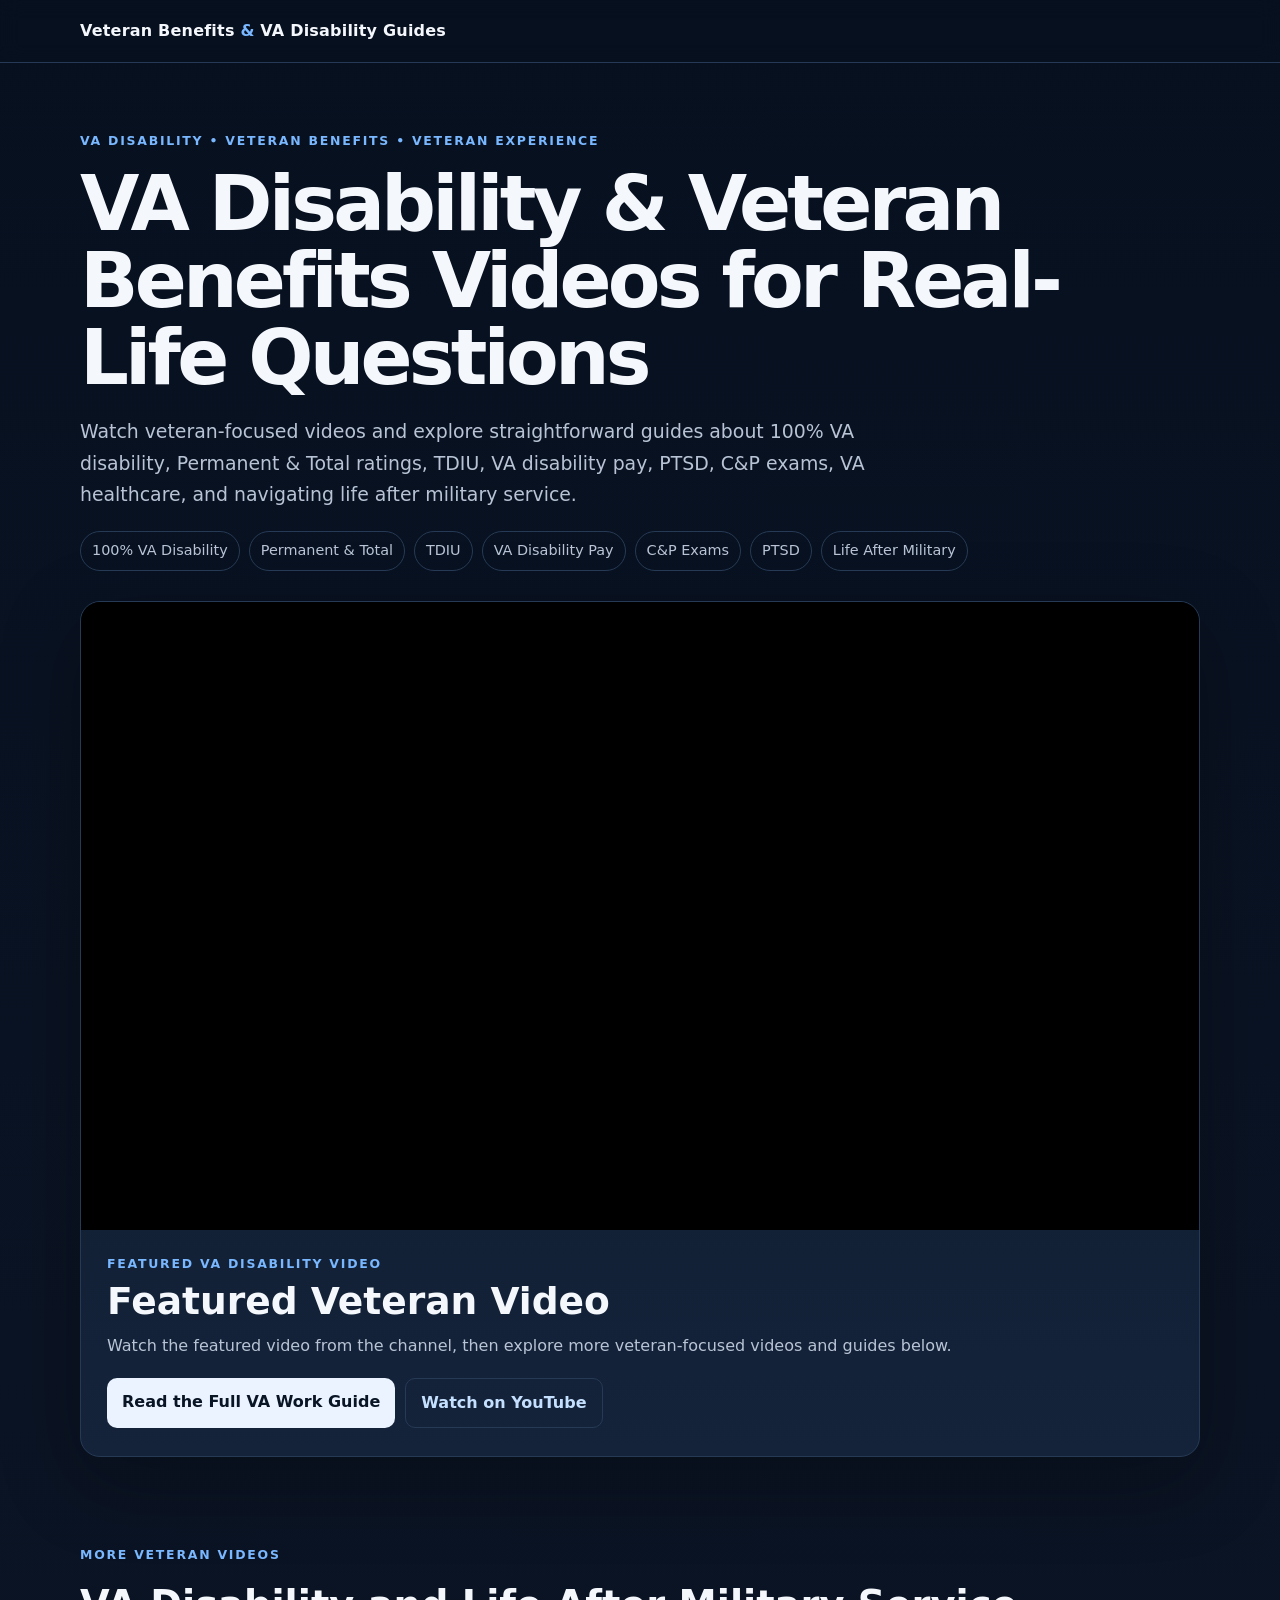
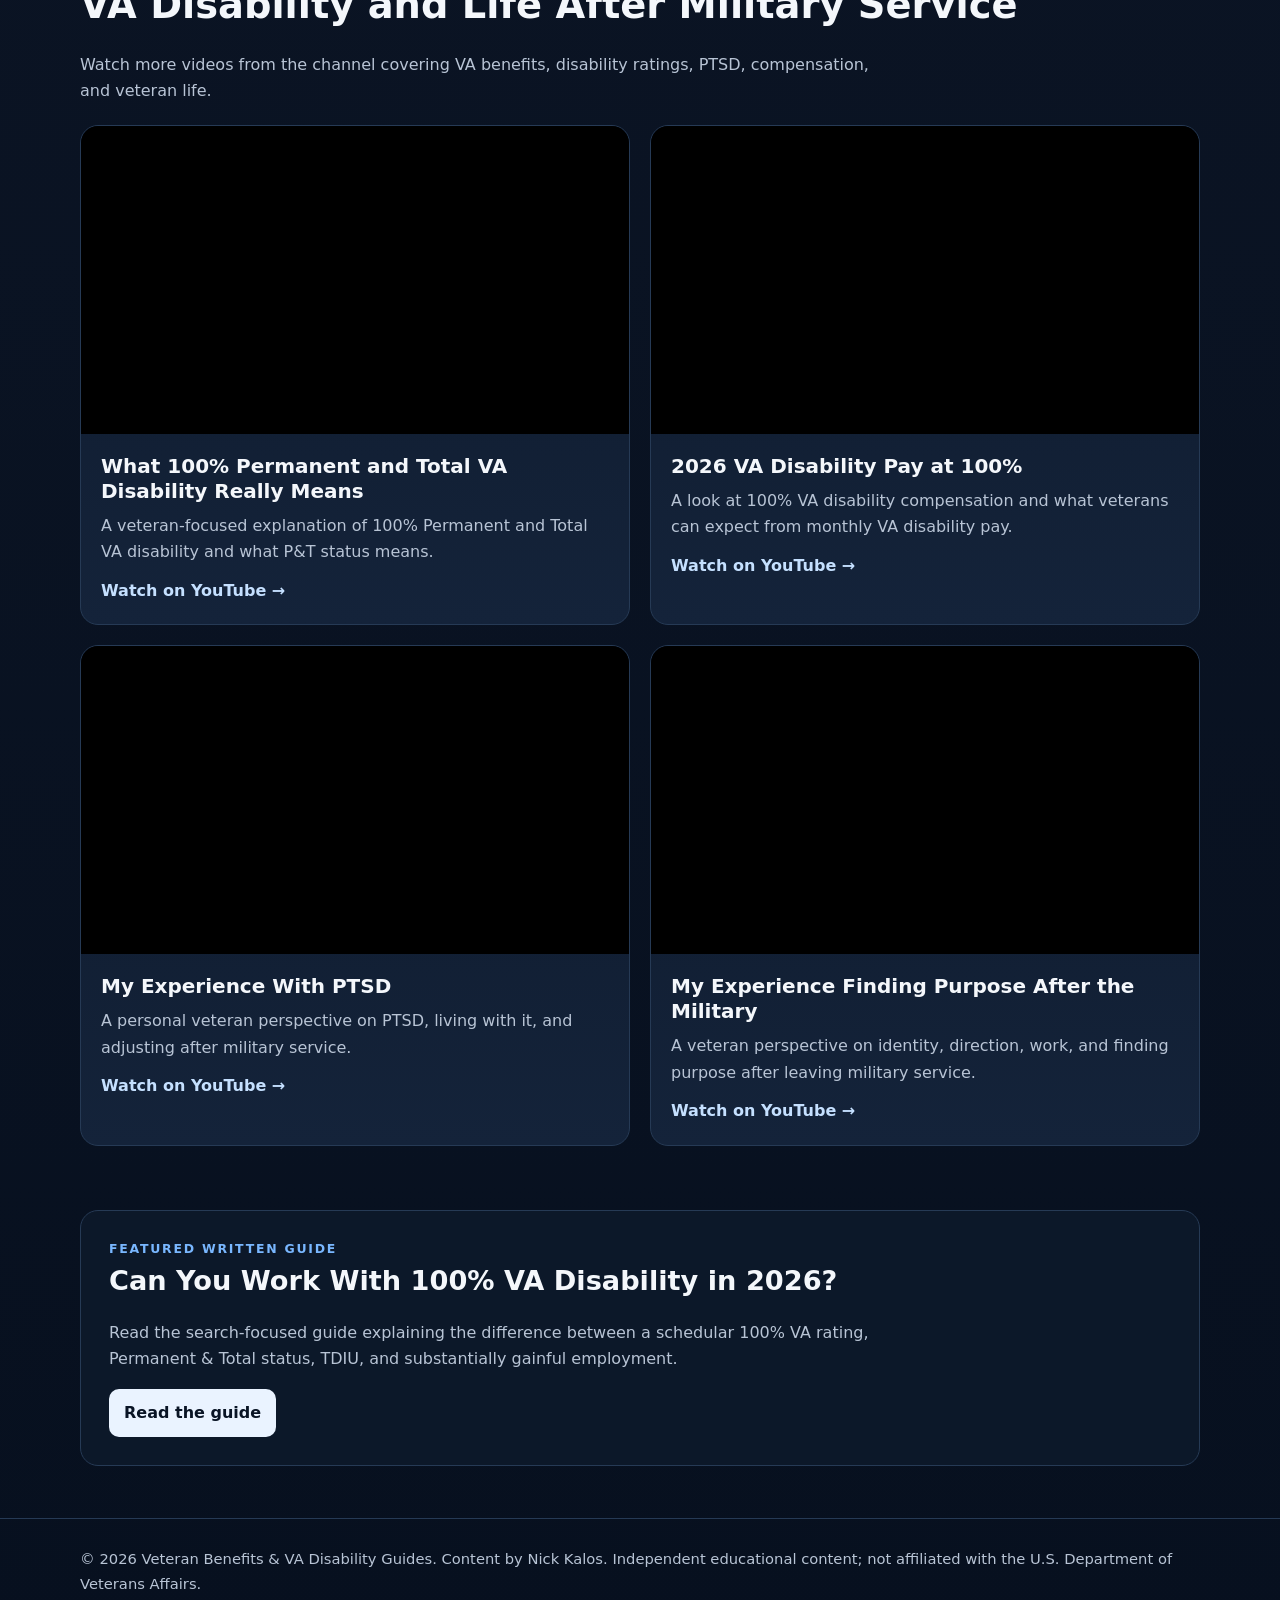
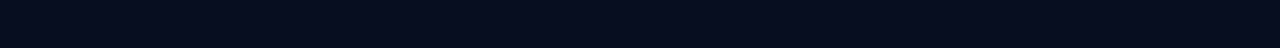
==== index.html @ 0f34e2ea "Add SEO homepage with YouTube videos" ====
<!doctype html>
<html lang="en-US">
<head>
  <meta charset="utf-8">
  <meta name="viewport" content="width=device-width, initial-scale=1">
  <title>VA Disability & Veteran Benefits Videos and Guides | 2026 Resources</title>
  <meta name="description" content="Watch veteran-focused videos and read guides about VA disability, 100% VA ratings, TDIU, C&P exams, PTSD, VA healthcare, and life after military service.">
  <meta name="robots" content="index,follow,max-image-preview:large,max-snippet:-1,max-video-preview:-1">
  <meta name="keywords" content="VA disability, veteran benefits, 100% VA disability, TDIU, C&P exam, VA disability rating, permanent and total VA disability, PTSD veterans, VA disability pay 2026, life after military">
  <link rel="canonical" href="https://veteran-benefits-guides.netlify.app/">

  <meta property="og:type" content="website">
  <meta property="og:title" content="VA Disability & Veteran Benefits Videos and Guides">
  <meta property="og:description" content="Veteran-focused videos and guides about VA disability, 100% ratings, TDIU, PTSD, C&P exams, and life after service.">
  <meta property="og:url" content="https://veteran-benefits-guides.netlify.app/">
  <meta property="og:image" content="https://i.ytimg.com/vi/cxi6Y_V_SzM/maxresdefault.jpg">
  <meta property="og:site_name" content="Veteran Benefits & VA Disability Guides">

  <script type="application/ld+json">
{
  "@context": "https://schema.org",
  "@graph": [
    {
      "@type": "WebSite",
      "name": "Veteran Benefits & VA Disability Guides",
      "url": "https://veteran-benefits-guides.netlify.app/",
      "description": "Veteran-focused guides and videos about VA disability, C&P exams, VA healthcare, PTSD, TDIU, and life after military service.",
      "publisher": {
        "@type": "Person",
        "name": "Nick Kalos"
      }
    },
    {
      "@type": "ItemList",
      "name": "Veteran Benefits and VA Disability Videos",
      "itemListElement": [
        {
          "@type": "ListItem",
          "position": 1,
          "item": {
            "@type": "VideoObject",
            "name": "Featured Veteran Video",
            "description": "Watch the featured video from the channel, then explore more veteran-focused videos and guides below.",
            "thumbnailUrl": [
              "https://i.ytimg.com/vi/cxi6Y_V_SzM/maxresdefault.jpg"
            ],
            "embedUrl": "https://www.youtube.com/embed/cxi6Y_V_SzM",
            "contentUrl": "https://www.youtube.com/watch?v=cxi6Y_V_SzM",
            "publisher": {
              "@type": "Person",
              "name": "Nick Kalos"
            }
          }
        },
        {
          "@type": "ListItem",
          "position": 2,
          "item": {
            "@type": "VideoObject",
            "name": "What 100% Permanent and Total VA Disability Really Means",
            "description": "A veteran-focused explanation of 100% Permanent and Total VA disability and what P&T status means.",
            "thumbnailUrl": [
              "https://i.ytimg.com/vi/BFJl7gQmnM4/maxresdefault.jpg"
            ],
            "embedUrl": "https://www.youtube.com/embed/BFJl7gQmnM4",
            "contentUrl": "https://www.youtube.com/watch?v=BFJl7gQmnM4",
            "publisher": {
              "@type": "Person",
              "name": "Nick Kalos"
            }
          }
        },
        {
          "@type": "ListItem",
          "position": 3,
          "item": {
            "@type": "VideoObject",
            "name": "2026 VA Disability Pay at 100%",
            "description": "A look at 100% VA disability compensation and what veterans can expect from monthly VA disability pay.",
            "thumbnailUrl": [
              "https://i.ytimg.com/vi/hqkhFC2DiM8/maxresdefault.jpg"
            ],
            "embedUrl": "https://www.youtube.com/embed/hqkhFC2DiM8",
            "contentUrl": "https://www.youtube.com/watch?v=hqkhFC2DiM8",
            "publisher": {
              "@type": "Person",
              "name": "Nick Kalos"
            }
          }
        },
        {
          "@type": "ListItem",
          "position": 4,
          "item": {
            "@type": "VideoObject",
            "name": "My Experience With PTSD",
            "description": "A personal veteran perspective on PTSD, living with it, and adjusting after military service.",
            "thumbnailUrl": [
              "https://i.ytimg.com/vi/tsd3VhPYTH0/maxresdefault.jpg"
            ],
            "embedUrl": "https://www.youtube.com/embed/tsd3VhPYTH0",
            "contentUrl": "https://www.youtube.com/watch?v=tsd3VhPYTH0",
            "publisher": {
              "@type": "Person",
              "name": "Nick Kalos"
            }
          }
        },
        {
          "@type": "ListItem",
          "position": 5,
          "item": {
            "@type": "VideoObject",
            "name": "My Experience Finding Purpose After the Military",
            "description": "A veteran perspective on identity, direction, work, and finding purpose after leaving military service.",
            "thumbnailUrl": [
              "https://i.ytimg.com/vi/Va2df-HDB94/maxresdefault.jpg"
            ],
            "embedUrl": "https://www.youtube.com/embed/Va2df-HDB94",
            "contentUrl": "https://www.youtube.com/watch?v=Va2df-HDB94",
            "publisher": {
              "@type": "Person",
              "name": "Nick Kalos"
            }
          }
        }
      ]
    }
  ]
}
  </script>

  <style>
    :root {
      --bg:#07101f; --surface:#0e1a2c; --surface2:#14233a; --text:#f4f7fb;
      --muted:#b8c4d5; --line:#263a55; --accent:#79b7ff; --accent2:#c5e0ff; --max:1120px;
    }
    *{box-sizing:border-box}
    html{scroll-behavior:smooth}
    body{
      margin:0;font-family:Inter,ui-sans-serif,system-ui,-apple-system,BlinkMacSystemFont,"Segoe UI",sans-serif;
      background:linear-gradient(180deg,#07101f 0%,#0b1424 42%,#07101f 100%);
      color:var(--text);line-height:1.65;
    }
    a{color:inherit}
    .wrap{width:min(var(--max),calc(100% - 34px));margin:auto}
    header{
      border-bottom:1px solid var(--line);background:rgba(7,16,31,.94);padding:18px 0;
      position:sticky;top:0;z-index:10;backdrop-filter:blur(10px);
    }
    .brand{font-weight:850;letter-spacing:.2px}
    .brand span{color:var(--accent)}
    .hero{padding:68px 0 32px}
    .eyebrow{color:var(--accent);font-weight:800;text-transform:uppercase;letter-spacing:.14em;font-size:.78rem}
    h1{font-size:clamp(2.5rem,6vw,5.25rem);line-height:1;letter-spacing:-.05em;margin:14px 0 20px;max-width:1040px}
    .lede{max-width:850px;color:var(--muted);font-size:1.18rem}
    .topics{display:flex;flex-wrap:wrap;gap:9px;margin:21px 0 0}
    .pill{border:1px solid var(--line);padding:7px 11px;border-radius:999px;color:var(--muted);font-size:.9rem}

    .featured{
      margin:30px 0 56px;border:1px solid var(--line);border-radius:20px;overflow:hidden;
      background:linear-gradient(180deg,var(--surface),var(--surface2));box-shadow:0 24px 80px rgba(0,0,0,.28);
    }
    .featured-video{position:relative;padding-top:56.25%;background:#000}
    .featured-video iframe{position:absolute;inset:0;width:100%;height:100%;border:0}
    .featured-copy{padding:24px 26px 28px}
    .featured-copy h2{font-size:clamp(1.6rem,3vw,2.35rem);margin:5px 0 10px;line-height:1.15}
    .featured-copy p{color:var(--muted);margin:0 0 18px}
    .actions{display:flex;gap:10px;flex-wrap:wrap}
    .button{display:inline-block;padding:11px 15px;border-radius:10px;text-decoration:none;font-weight:780;background:#eaf3ff;color:#091425}
    .button.secondary{background:transparent;color:var(--accent2);border:1px solid var(--line)}

    .section-head{margin:0 0 20px}
    .section-head h2{font-size:clamp(1.8rem,3vw,2.6rem);margin:7px 0}
    .section-head p{color:var(--muted);max-width:790px}

    .video-grid{display:grid;grid-template-columns:1fr 1fr;gap:20px;margin-bottom:64px}
    .video-card{border:1px solid var(--line);border-radius:18px;overflow:hidden;background:linear-gradient(180deg,var(--surface),var(--surface2))}
    .video-frame{position:relative;padding-top:56.25%;background:#000}
    .video-frame iframe{position:absolute;inset:0;width:100%;height:100%;border:0}
    .video-copy{padding:20px}
    .video-copy h3{font-size:1.25rem;line-height:1.25;margin:0 0 9px}
    .video-copy p{color:var(--muted);margin:0 0 12px}
    .text-link{color:var(--accent2);font-weight:760;text-decoration:none}

    .guide{
      border:1px solid var(--line);border-radius:18px;padding:28px;margin:12px 0 52px;
      background:rgba(14,26,44,.78)
    }
    .guide h2{margin:0 0 10px;font-size:1.7rem}
    .guide p{color:var(--muted);max-width:830px}
    footer{border-top:1px solid var(--line);padding:28px 0 52px;color:var(--muted);font-size:.92rem}
    @media(max-width:780px){.video-grid{grid-template-columns:1fr} .hero{padding-top:48px}}
  </style>
</head>
<body>
<header>
  <div class="wrap"><div class="brand">Veteran Benefits <span>&amp;</span> VA Disability Guides</div></div>
</header>

<main>
  <section class="hero">
    <div class="wrap">
      <div class="eyebrow">VA Disability • Veteran Benefits • Veteran Experience</div>
      <h1>VA Disability & Veteran Benefits Videos for Real-Life Questions</h1>
      <p class="lede">
        Watch veteran-focused videos and explore straightforward guides about 100% VA disability,
        Permanent &amp; Total ratings, TDIU, VA disability pay, PTSD, C&amp;P exams, VA healthcare,
        and navigating life after military service.
      </p>
      <div class="topics">
        <span class="pill">100% VA Disability</span>
        <span class="pill">Permanent &amp; Total</span>
        <span class="pill">TDIU</span>
        <span class="pill">VA Disability Pay</span>
        <span class="pill">C&amp;P Exams</span>
        <span class="pill">PTSD</span>
        <span class="pill">Life After Military</span>
      </div>

      <article class="featured">
        <div class="featured-video">
          <iframe
            src="https://www.youtube.com/embed/cxi6Y_V_SzM?autoplay=1&mute=1&playsinline=1&rel=0"
            title="Featured Veteran Video"
            allow="autoplay; accelerometer; clipboard-write; encrypted-media; gyroscope; picture-in-picture; web-share"
            allowfullscreen></iframe>
        </div>
        <div class="featured-copy">
          <div class="eyebrow">Featured VA Disability Video</div>
          <h2>Featured Veteran Video</h2>
          <p>Watch the featured video from the channel, then explore more veteran-focused videos and guides below.</p>
          <div class="actions">
            <a class="button" href="/can-you-work-with-100-va-disability/">Read the Full VA Work Guide</a>
            <a class="button secondary" href="https://www.youtube.com/watch?v=cxi6Y_V_SzM" target="_blank" rel="noopener">Watch on YouTube</a>
          </div>
        </div>
      </article>
    </div>
  </section>

  <section>
    <div class="wrap">
      <div class="section-head">
        <div class="eyebrow">More Veteran Videos</div>
        <h2>VA Disability and Life After Military Service</h2>
        <p>Watch more videos from the channel covering VA benefits, disability ratings, PTSD, compensation, and veteran life.</p>
      </div>

      <div class="video-grid">
        
      <article class="video-card">
        <div class="video-frame">
          <iframe
            src="https://www.youtube.com/embed/BFJl7gQmnM4?rel=0"
            title="What 100% Permanent and Total VA Disability Really Means"
            loading="lazy"
            allow="accelerometer; clipboard-write; encrypted-media; gyroscope; picture-in-picture; web-share"
            allowfullscreen></iframe>
        </div>
        <div class="video-copy">
          <h3>What 100% Permanent and Total VA Disability Really Means</h3>
          <p>A veteran-focused explanation of 100% Permanent and Total VA disability and what P&T status means.</p>
          <a class="text-link" href="https://www.youtube.com/watch?v=BFJl7gQmnM4" target="_blank" rel="noopener">Watch on YouTube →</a>
        </div>
      </article>
    
      <article class="video-card">
        <div class="video-frame">
          <iframe
            src="https://www.youtube.com/embed/hqkhFC2DiM8?rel=0"
            title="2026 VA Disability Pay at 100%"
            loading="lazy"
            allow="accelerometer; clipboard-write; encrypted-media; gyroscope; picture-in-picture; web-share"
            allowfullscreen></iframe>
        </div>
        <div class="video-copy">
          <h3>2026 VA Disability Pay at 100%</h3>
          <p>A look at 100% VA disability compensation and what veterans can expect from monthly VA disability pay.</p>
          <a class="text-link" href="https://www.youtube.com/watch?v=hqkhFC2DiM8" target="_blank" rel="noopener">Watch on YouTube →</a>
        </div>
      </article>
    
      <article class="video-card">
        <div class="video-frame">
          <iframe
            src="https://www.youtube.com/embed/tsd3VhPYTH0?rel=0"
            title="My Experience With PTSD"
            loading="lazy"
            allow="accelerometer; clipboard-write; encrypted-media; gyroscope; picture-in-picture; web-share"
            allowfullscreen></iframe>
        </div>
        <div class="video-copy">
          <h3>My Experience With PTSD</h3>
          <p>A personal veteran perspective on PTSD, living with it, and adjusting after military service.</p>
          <a class="text-link" href="https://www.youtube.com/watch?v=tsd3VhPYTH0" target="_blank" rel="noopener">Watch on YouTube →</a>
        </div>
      </article>
    
      <article class="video-card">
        <div class="video-frame">
          <iframe
            src="https://www.youtube.com/embed/Va2df-HDB94?rel=0"
            title="My Experience Finding Purpose After the Military"
            loading="lazy"
            allow="accelerometer; clipboard-write; encrypted-media; gyroscope; picture-in-picture; web-share"
            allowfullscreen></iframe>
        </div>
        <div class="video-copy">
          <h3>My Experience Finding Purpose After the Military</h3>
          <p>A veteran perspective on identity, direction, work, and finding purpose after leaving military service.</p>
          <a class="text-link" href="https://www.youtube.com/watch?v=Va2df-HDB94" target="_blank" rel="noopener">Watch on YouTube →</a>
        </div>
      </article>
    
      </div>

      <div class="guide">
        <div class="eyebrow">Featured Written Guide</div>
        <h2>Can You Work With 100% VA Disability in 2026?</h2>
        <p>
          Read the search-focused guide explaining the difference between a schedular 100% VA rating,
          Permanent &amp; Total status, TDIU, and substantially gainful employment.
        </p>
        <a class="button" href="/can-you-work-with-100-va-disability/">Read the guide</a>
      </div>
    </div>
  </section>
</main>

<footer>
  <div class="wrap">
    © 2026 Veteran Benefits & VA Disability Guides. Content by Nick Kalos. Independent educational content; not affiliated with the U.S. Department of Veterans Affairs.
  </div>
</footer>
</body>
</html>
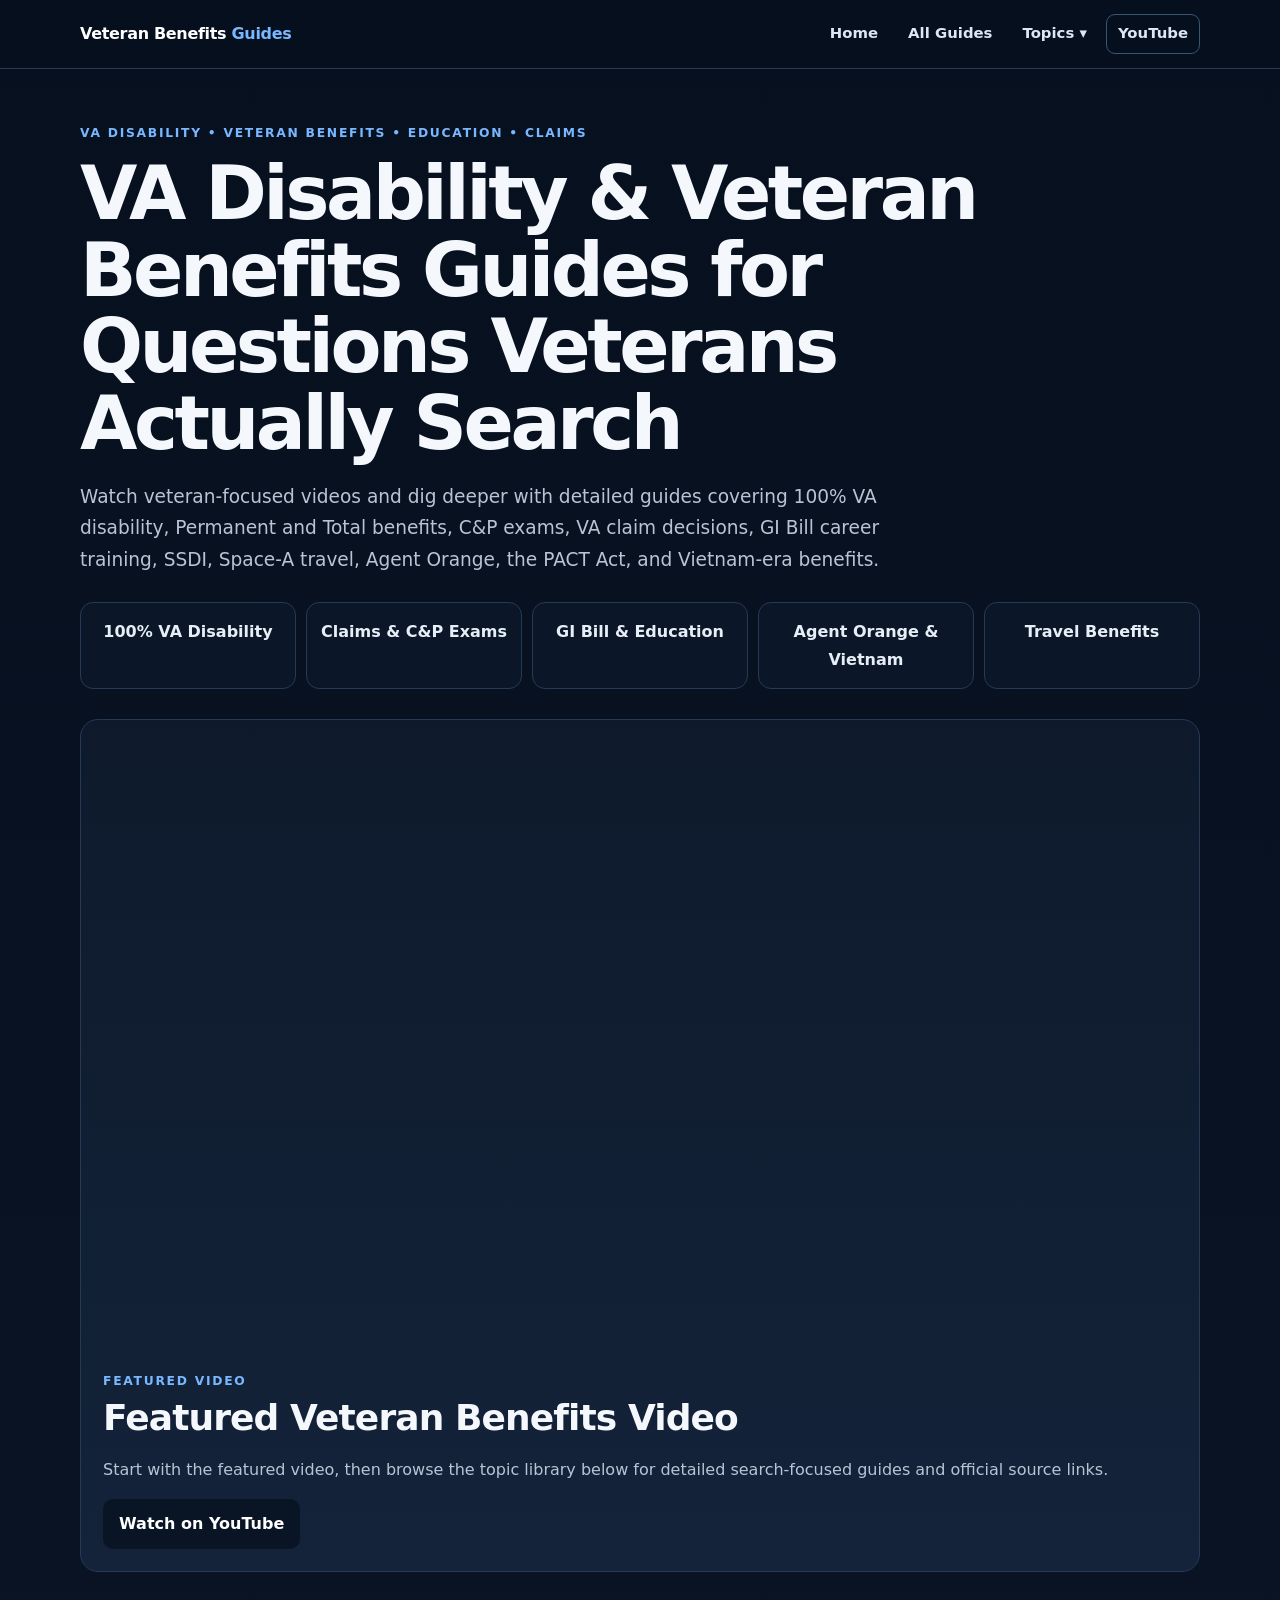
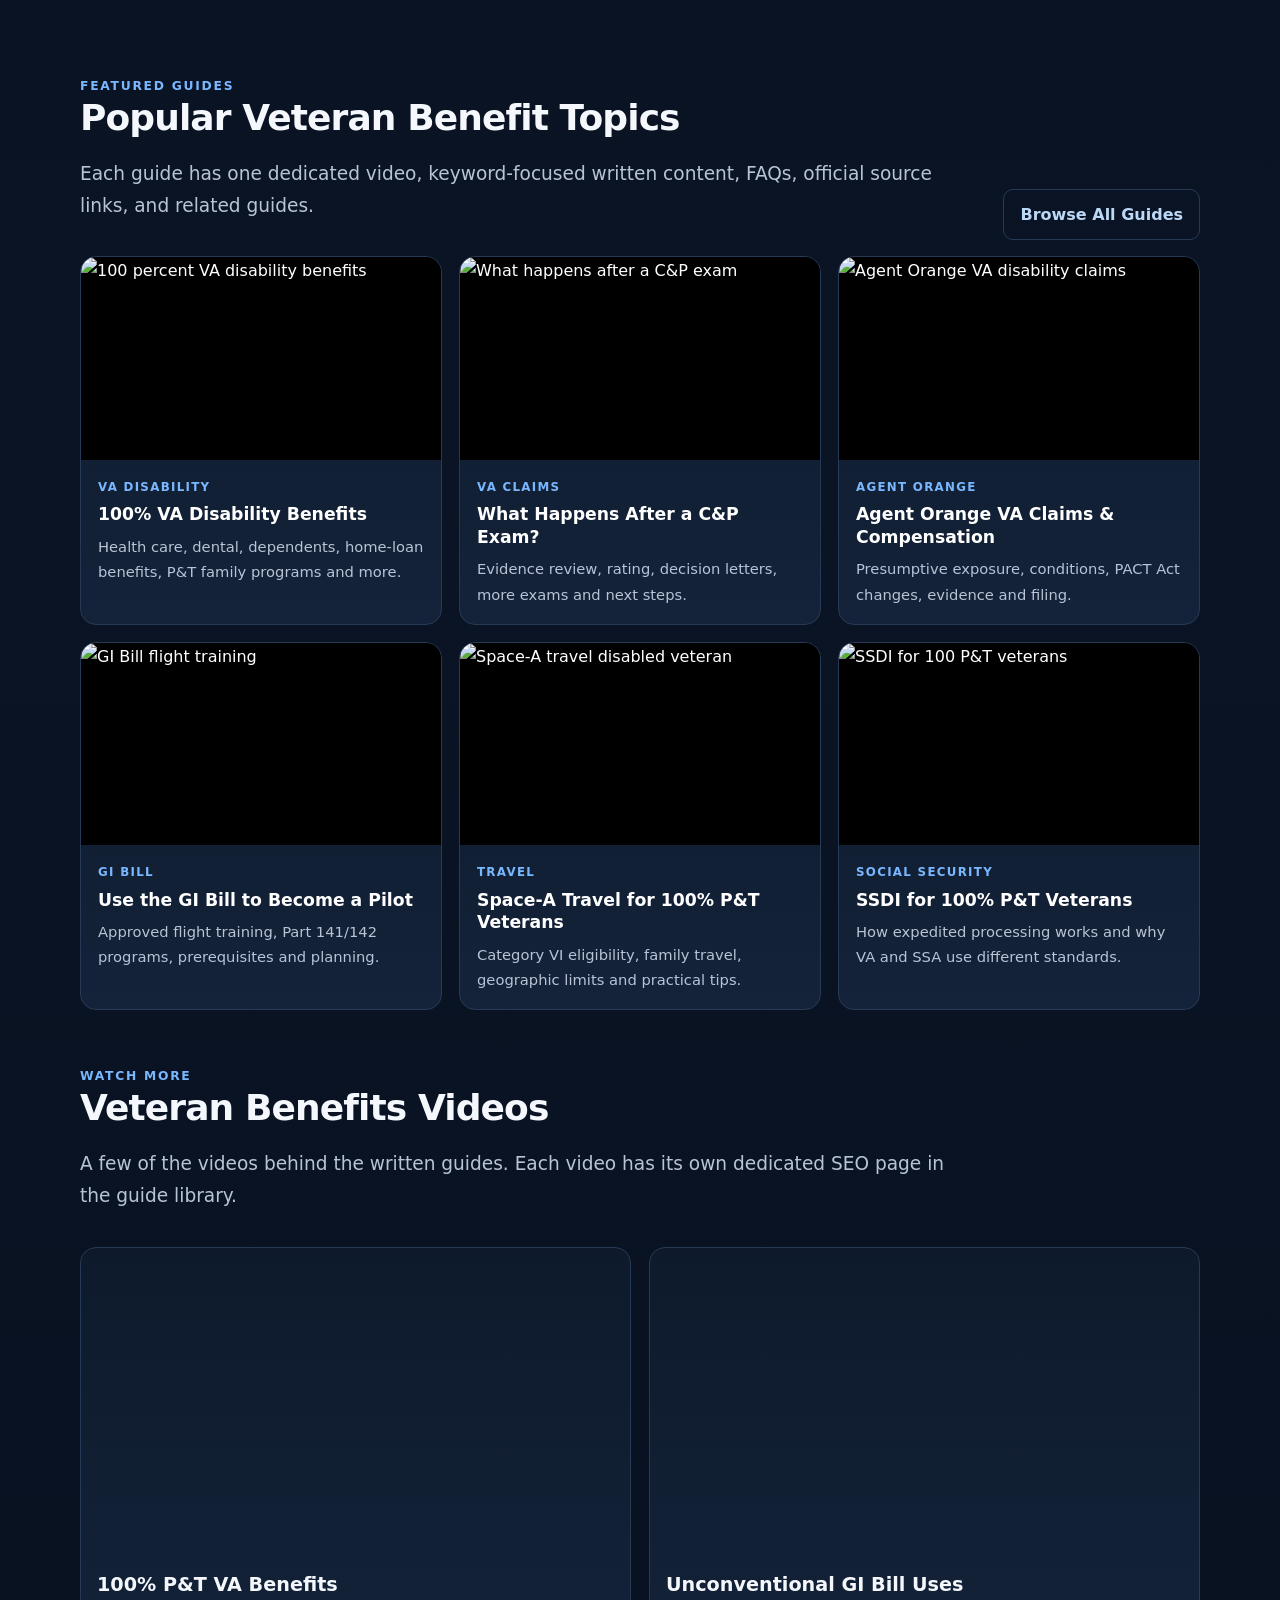
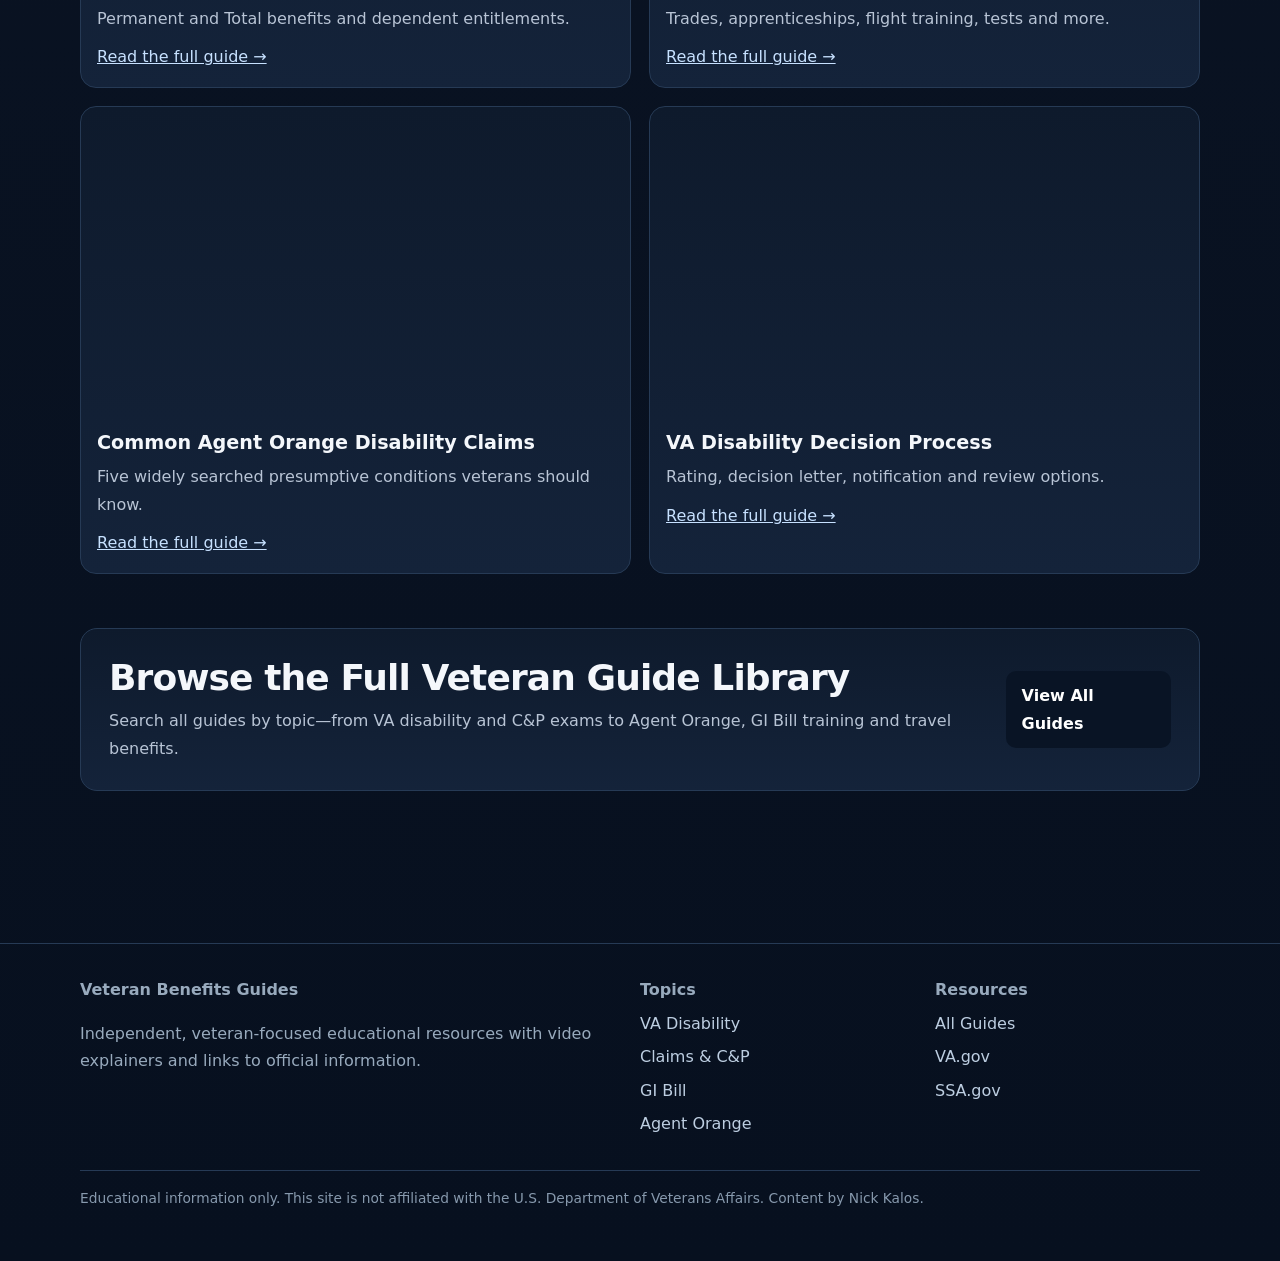
==== commit b4fb7ea7: "feat: rebuild homepage with navigation, videos and SEO guide library" ====
--- a/index.html
+++ b/index.html
@@ -1,337 +1 @@
-<!doctype html>
-<html lang="en-US">
-<head>
-  <meta charset="utf-8">
-  <meta name="viewport" content="width=device-width, initial-scale=1">
-  <title>VA Disability & Veteran Benefits Videos and Guides | 2026 Resources</title>
-  <meta name="description" content="Watch veteran-focused videos and read guides about VA disability, 100% VA ratings, TDIU, C&P exams, PTSD, VA healthcare, and life after military service.">
-  <meta name="robots" content="index,follow,max-image-preview:large,max-snippet:-1,max-video-preview:-1">
-  <meta name="keywords" content="VA disability, veteran benefits, 100% VA disability, TDIU, C&P exam, VA disability rating, permanent and total VA disability, PTSD veterans, VA disability pay 2026, life after military">
-  <link rel="canonical" href="https://veteran-benefits-guides.netlify.app/">
-
-  <meta property="og:type" content="website">
-  <meta property="og:title" content="VA Disability & Veteran Benefits Videos and Guides">
-  <meta property="og:description" content="Veteran-focused videos and guides about VA disability, 100% ratings, TDIU, PTSD, C&P exams, and life after service.">
-  <meta property="og:url" content="https://veteran-benefits-guides.netlify.app/">
-  <meta property="og:image" content="https://i.ytimg.com/vi/cxi6Y_V_SzM/maxresdefault.jpg">
-  <meta property="og:site_name" content="Veteran Benefits & VA Disability Guides">
-
-  <script type="application/ld+json">
-{
-  "@context": "https://schema.org",
-  "@graph": [
-    {
-      "@type": "WebSite",
-      "name": "Veteran Benefits & VA Disability Guides",
-      "url": "https://veteran-benefits-guides.netlify.app/",
-      "description": "Veteran-focused guides and videos about VA disability, C&P exams, VA healthcare, PTSD, TDIU, and life after military service.",
-      "publisher": {
-        "@type": "Person",
-        "name": "Nick Kalos"
-      }
-    },
-    {
-      "@type": "ItemList",
-      "name": "Veteran Benefits and VA Disability Videos",
-      "itemListElement": [
-        {
-          "@type": "ListItem",
-          "position": 1,
-          "item": {
-            "@type": "VideoObject",
-            "name": "Featured Veteran Video",
-            "description": "Watch the featured video from the channel, then explore more veteran-focused videos and guides below.",
-            "thumbnailUrl": [
-              "https://i.ytimg.com/vi/cxi6Y_V_SzM/maxresdefault.jpg"
-            ],
-            "embedUrl": "https://www.youtube.com/embed/cxi6Y_V_SzM",
-            "contentUrl": "https://www.youtube.com/watch?v=cxi6Y_V_SzM",
-            "publisher": {
-              "@type": "Person",
-              "name": "Nick Kalos"
-            }
-          }
-        },
-        {
-          "@type": "ListItem",
-          "position": 2,
-          "item": {
-            "@type": "VideoObject",
-            "name": "What 100% Permanent and Total VA Disability Really Means",
-            "description": "A veteran-focused explanation of 100% Permanent and Total VA disability and what P&T status means.",
-            "thumbnailUrl": [
-              "https://i.ytimg.com/vi/BFJl7gQmnM4/maxresdefault.jpg"
-            ],
-            "embedUrl": "https://www.youtube.com/embed/BFJl7gQmnM4",
-            "contentUrl": "https://www.youtube.com/watch?v=BFJl7gQmnM4",
-            "publisher": {
-              "@type": "Person",
-              "name": "Nick Kalos"
-            }
-          }
-        },
-        {
-          "@type": "ListItem",
-          "position": 3,
-          "item": {
-            "@type": "VideoObject",
-            "name": "2026 VA Disability Pay at 100%",
-            "description": "A look at 100% VA disability compensation and what veterans can expect from monthly VA disability pay.",
-            "thumbnailUrl": [
-              "https://i.ytimg.com/vi/hqkhFC2DiM8/maxresdefault.jpg"
-            ],
-            "embedUrl": "https://www.youtube.com/embed/hqkhFC2DiM8",
-            "contentUrl": "https://www.youtube.com/watch?v=hqkhFC2DiM8",
-            "publisher": {
-              "@type": "Person",
-              "name": "Nick Kalos"
-            }
-          }
-        },
-        {
-          "@type": "ListItem",
-          "position": 4,
-          "item": {
-            "@type": "VideoObject",
-            "name": "My Experience With PTSD",
-            "description": "A personal veteran perspective on PTSD, living with it, and adjusting after military service.",
-            "thumbnailUrl": [
-              "https://i.ytimg.com/vi/tsd3VhPYTH0/maxresdefault.jpg"
-            ],
-            "embedUrl": "https://www.youtube.com/embed/tsd3VhPYTH0",
-            "contentUrl": "https://www.youtube.com/watch?v=tsd3VhPYTH0",
-            "publisher": {
-              "@type": "Person",
-              "name": "Nick Kalos"
-            }
-          }
-        },
-        {
-          "@type": "ListItem",
-          "position": 5,
-          "item": {
-            "@type": "VideoObject",
-            "name": "My Experience Finding Purpose After the Military",
-            "description": "A veteran perspective on identity, direction, work, and finding purpose after leaving military service.",
-            "thumbnailUrl": [
-              "https://i.ytimg.com/vi/Va2df-HDB94/maxresdefault.jpg"
-            ],
-            "embedUrl": "https://www.youtube.com/embed/Va2df-HDB94",
-            "contentUrl": "https://www.youtube.com/watch?v=Va2df-HDB94",
-            "publisher": {
-              "@type": "Person",
-              "name": "Nick Kalos"
-            }
-          }
-        }
-      ]
-    }
-  ]
-}
-  </script>
-
-  <style>
-    :root {
-      --bg:#07101f; --surface:#0e1a2c; --surface2:#14233a; --text:#f4f7fb;
-      --muted:#b8c4d5; --line:#263a55; --accent:#79b7ff; --accent2:#c5e0ff; --max:1120px;
-    }
-    *{box-sizing:border-box}
-    html{scroll-behavior:smooth}
-    body{
-      margin:0;font-family:Inter,ui-sans-serif,system-ui,-apple-system,BlinkMacSystemFont,"Segoe UI",sans-serif;
-      background:linear-gradient(180deg,#07101f 0%,#0b1424 42%,#07101f 100%);
-      color:var(--text);line-height:1.65;
-    }
-    a{color:inherit}
-    .wrap{width:min(var(--max),calc(100% - 34px));margin:auto}
-    header{
-      border-bottom:1px solid var(--line);background:rgba(7,16,31,.94);padding:18px 0;
-      position:sticky;top:0;z-index:10;backdrop-filter:blur(10px);
-    }
-    .brand{font-weight:850;letter-spacing:.2px}
-    .brand span{color:var(--accent)}
-    .hero{padding:68px 0 32px}
-    .eyebrow{color:var(--accent);font-weight:800;text-transform:uppercase;letter-spacing:.14em;font-size:.78rem}
-    h1{font-size:clamp(2.5rem,6vw,5.25rem);line-height:1;letter-spacing:-.05em;margin:14px 0 20px;max-width:1040px}
-    .lede{max-width:850px;color:var(--muted);font-size:1.18rem}
-    .topics{display:flex;flex-wrap:wrap;gap:9px;margin:21px 0 0}
-    .pill{border:1px solid var(--line);padding:7px 11px;border-radius:999px;color:var(--muted);font-size:.9rem}
-
-    .featured{
-      margin:30px 0 56px;border:1px solid var(--line);border-radius:20px;overflow:hidden;
-      background:linear-gradient(180deg,var(--surface),var(--surface2));box-shadow:0 24px 80px rgba(0,0,0,.28);
-    }
-    .featured-video{position:relative;padding-top:56.25%;background:#000}
-    .featured-video iframe{position:absolute;inset:0;width:100%;height:100%;border:0}
-    .featured-copy{padding:24px 26px 28px}
-    .featured-copy h2{font-size:clamp(1.6rem,3vw,2.35rem);margin:5px 0 10px;line-height:1.15}
-    .featured-copy p{color:var(--muted);margin:0 0 18px}
-    .actions{display:flex;gap:10px;flex-wrap:wrap}
-    .button{display:inline-block;padding:11px 15px;border-radius:10px;text-decoration:none;font-weight:780;background:#eaf3ff;color:#091425}
-    .button.secondary{background:transparent;color:var(--accent2);border:1px solid var(--line)}
-
-    .section-head{margin:0 0 20px}
-    .section-head h2{font-size:clamp(1.8rem,3vw,2.6rem);margin:7px 0}
-    .section-head p{color:var(--muted);max-width:790px}
-
-    .video-grid{display:grid;grid-template-columns:1fr 1fr;gap:20px;margin-bottom:64px}
-    .video-card{border:1px solid var(--line);border-radius:18px;overflow:hidden;background:linear-gradient(180deg,var(--surface),var(--surface2))}
-    .video-frame{position:relative;padding-top:56.25%;background:#000}
-    .video-frame iframe{position:absolute;inset:0;width:100%;height:100%;border:0}
-    .video-copy{padding:20px}
-    .video-copy h3{font-size:1.25rem;line-height:1.25;margin:0 0 9px}
-    .video-copy p{color:var(--muted);margin:0 0 12px}
-    .text-link{color:var(--accent2);font-weight:760;text-decoration:none}
-
-    .guide{
-      border:1px solid var(--line);border-radius:18px;padding:28px;margin:12px 0 52px;
-      background:rgba(14,26,44,.78)
-    }
-    .guide h2{margin:0 0 10px;font-size:1.7rem}
-    .guide p{color:var(--muted);max-width:830px}
-    footer{border-top:1px solid var(--line);padding:28px 0 52px;color:var(--muted);font-size:.92rem}
-    @media(max-width:780px){.video-grid{grid-template-columns:1fr} .hero{padding-top:48px}}
-  </style>
-</head>
-<body>
-<header>
-  <div class="wrap"><div class="brand">Veteran Benefits <span>&amp;</span> VA Disability Guides</div></div>
-</header>
-
-<main>
-  <section class="hero">
-    <div class="wrap">
-      <div class="eyebrow">VA Disability • Veteran Benefits • Veteran Experience</div>
-      <h1>VA Disability & Veteran Benefits Videos for Real-Life Questions</h1>
-      <p class="lede">
-        Watch veteran-focused videos and explore straightforward guides about 100% VA disability,
-        Permanent &amp; Total ratings, TDIU, VA disability pay, PTSD, C&amp;P exams, VA healthcare,
-        and navigating life after military service.
-      </p>
-      <div class="topics">
-        <span class="pill">100% VA Disability</span>
-        <span class="pill">Permanent &amp; Total</span>
-        <span class="pill">TDIU</span>
-        <span class="pill">VA Disability Pay</span>
-        <span class="pill">C&amp;P Exams</span>
-        <span class="pill">PTSD</span>
-        <span class="pill">Life After Military</span>
-      </div>
-
-      <article class="featured">
-        <div class="featured-video">
-          <iframe
-            src="https://www.youtube.com/embed/cxi6Y_V_SzM?autoplay=1&mute=1&playsinline=1&rel=0"
-            title="Featured Veteran Video"
-            allow="autoplay; accelerometer; clipboard-write; encrypted-media; gyroscope; picture-in-picture; web-share"
-            allowfullscreen></iframe>
-        </div>
-        <div class="featured-copy">
-          <div class="eyebrow">Featured VA Disability Video</div>
-          <h2>Featured Veteran Video</h2>
-          <p>Watch the featured video from the channel, then explore more veteran-focused videos and guides below.</p>
-          <div class="actions">
-            <a class="button" href="/can-you-work-with-100-va-disability/">Read the Full VA Work Guide</a>
-            <a class="button secondary" href="https://www.youtube.com/watch?v=cxi6Y_V_SzM" target="_blank" rel="noopener">Watch on YouTube</a>
-          </div>
-        </div>
-      </article>
-    </div>
-  </section>
-
-  <section>
-    <div class="wrap">
-      <div class="section-head">
-        <div class="eyebrow">More Veteran Videos</div>
-        <h2>VA Disability and Life After Military Service</h2>
-        <p>Watch more videos from the channel covering VA benefits, disability ratings, PTSD, compensation, and veteran life.</p>
-      </div>
-
-      <div class="video-grid">
-        
-      <article class="video-card">
-        <div class="video-frame">
-          <iframe
-            src="https://www.youtube.com/embed/BFJl7gQmnM4?rel=0"
-            title="What 100% Permanent and Total VA Disability Really Means"
-            loading="lazy"
-            allow="accelerometer; clipboard-write; encrypted-media; gyroscope; picture-in-picture; web-share"
-            allowfullscreen></iframe>
-        </div>
-        <div class="video-copy">
-          <h3>What 100% Permanent and Total VA Disability Really Means</h3>
-          <p>A veteran-focused explanation of 100% Permanent and Total VA disability and what P&T status means.</p>
-          <a class="text-link" href="https://www.youtube.com/watch?v=BFJl7gQmnM4" target="_blank" rel="noopener">Watch on YouTube →</a>
-        </div>
-      </article>
-    
-      <article class="video-card">
-        <div class="video-frame">
-          <iframe
-            src="https://www.youtube.com/embed/hqkhFC2DiM8?rel=0"
-            title="2026 VA Disability Pay at 100%"
-            loading="lazy"
-            allow="accelerometer; clipboard-write; encrypted-media; gyroscope; picture-in-picture; web-share"
-            allowfullscreen></iframe>
-        </div>
-        <div class="video-copy">
-          <h3>2026 VA Disability Pay at 100%</h3>
-          <p>A look at 100% VA disability compensation and what veterans can expect from monthly VA disability pay.</p>
-          <a class="text-link" href="https://www.youtube.com/watch?v=hqkhFC2DiM8" target="_blank" rel="noopener">Watch on YouTube →</a>
-        </div>
-      </article>
-    
-      <article class="video-card">
-        <div class="video-frame">
-          <iframe
-            src="https://www.youtube.com/embed/tsd3VhPYTH0?rel=0"
-            title="My Experience With PTSD"
-            loading="lazy"
-            allow="accelerometer; clipboard-write; encrypted-media; gyroscope; picture-in-picture; web-share"
-            allowfullscreen></iframe>
-        </div>
-        <div class="video-copy">
-          <h3>My Experience With PTSD</h3>
-          <p>A personal veteran perspective on PTSD, living with it, and adjusting after military service.</p>
-          <a class="text-link" href="https://www.youtube.com/watch?v=tsd3VhPYTH0" target="_blank" rel="noopener">Watch on YouTube →</a>
-        </div>
-      </article>
-    
-      <article class="video-card">
-        <div class="video-frame">
-          <iframe
-            src="https://www.youtube.com/embed/Va2df-HDB94?rel=0"
-            title="My Experience Finding Purpose After the Military"
-            loading="lazy"
-            allow="accelerometer; clipboard-write; encrypted-media; gyroscope; picture-in-picture; web-share"
-            allowfullscreen></iframe>
-        </div>
-        <div class="video-copy">
-          <h3>My Experience Finding Purpose After the Military</h3>
-          <p>A veteran perspective on identity, direction, work, and finding purpose after leaving military service.</p>
-          <a class="text-link" href="https://www.youtube.com/watch?v=Va2df-HDB94" target="_blank" rel="noopener">Watch on YouTube →</a>
-        </div>
-      </article>
-    
-      </div>
-
-      <div class="guide">
-        <div class="eyebrow">Featured Written Guide</div>
-        <h2>Can You Work With 100% VA Disability in 2026?</h2>
-        <p>
-          Read the search-focused guide explaining the difference between a schedular 100% VA rating,
-          Permanent &amp; Total status, TDIU, and substantially gainful employment.
-        </p>
-        <a class="button" href="/can-you-work-with-100-va-disability/">Read the guide</a>
-      </div>
-    </div>
-  </section>
-</main>
-
-<footer>
-  <div class="wrap">
-    © 2026 Veteran Benefits & VA Disability Guides. Content by Nick Kalos. Independent educational content; not affiliated with the U.S. Department of Veterans Affairs.
-  </div>
-</footer>
-</body>
-</html>
+<!doctype html><html lang="en-US"><head><meta charset="utf-8"><meta name="viewport" content="width=device-width,initial-scale=1"><title>VA Disability & Veteran Benefits Guides | GI Bill, C&P Exams, Agent Orange & More</title><meta name="description" content="Veteran-focused videos and detailed guides about 100% VA disability, P&T benefits, C&P exams, VA claims, GI Bill training, SSDI, Space-A travel, Agent Orange, PACT Act and Vietnam-era benefits."><meta name="keywords" content="VA disability, veteran benefits, 100% VA disability, P&T VA benefits, C&P exam, VA claims, GI Bill, Agent Orange, PACT Act, Vietnam veteran benefits, SSDI veterans"><meta name="robots" content="index,follow,max-image-preview:large,max-snippet:-1,max-video-preview:-1"><link rel="canonical" href="https://veteran-benefits-guides.netlify.app/"><meta property="og:type" content="website"><meta property="og:title" content="VA Disability & Veteran Benefits Guides"><meta property="og:description" content="Videos and search-focused guides built around real veteran benefit questions."><meta property="og:url" content="https://veteran-benefits-guides.netlify.app/"><meta property="og:image" content="https://i.ytimg.com/vi/cxi6Y_V_SzM/maxresdefault.jpg"><meta property="og:site_name" content="Veteran Benefits Guides"><link rel="stylesheet" href="/assets/site.css"><style>.home-topics{display:grid;grid-template-columns:repeat(5,1fr);gap:10px;margin:26px 0 10px}.home-topics a{padding:15px 12px;border:1px solid var(--line);border-radius:13px;text-align:center;text-decoration:none;font-weight:800;color:#e6eff8;background:rgba(14,26,44,.62)}.home-topics a:hover{border-color:#50769d;transform:translateY(-2px)}.home-video-grid{display:grid;grid-template-columns:repeat(2,1fr);gap:18px}.home-video{border:1px solid var(--line);border-radius:16px;overflow:hidden;background:linear-gradient(180deg,var(--surface),var(--surface2))}.home-video-copy{padding:16px}.home-video-copy h3{margin:0 0 7px}.home-video-copy p{color:var(--muted);margin:0 0 11px}.browse-cta{display:flex;justify-content:space-between;gap:20px;align-items:center;padding:28px;border:1px solid var(--line);border-radius:17px;background:linear-gradient(180deg,var(--surface),var(--surface2));margin:54px 0}.browse-cta h2{margin:0 0 8px}.browse-cta p{margin:0;color:var(--muted)}@media(max-width:850px){.home-topics{grid-template-columns:repeat(2,1fr)}.home-video-grid{grid-template-columns:1fr}.browse-cta{align-items:flex-start;flex-direction:column}}@media(max-width:480px){.home-topics{grid-template-columns:1fr}}</style><script type="application/ld+json">{"@context":"https://schema.org","@graph":[{"@type":"WebSite","name":"Veteran Benefits Guides","url":"https://veteran-benefits-guides.netlify.app/","description":"Veteran-focused videos and guides about VA disability, claims, GI Bill, Agent Orange, PACT Act, SSDI and veteran benefits.","publisher":{"@type":"Person","name":"Nick Kalos"}},{"@type":"VideoObject","name":"Featured Veteran Video","description":"Featured video from the Veteran Benefits Guides channel.","thumbnailUrl":["https://i.ytimg.com/vi/cxi6Y_V_SzM/maxresdefault.jpg"],"embedUrl":"https://www.youtube.com/embed/cxi6Y_V_SzM","contentUrl":"https://www.youtube.com/watch?v=cxi6Y_V_SzM"}]}</script></head><body><header class="site-header"><div class="wrap header-row"><a class="brand" href="/">Veteran Benefits <span>Guides</span></a><nav class="desktop-nav"><a href="/">Home</a><a href="/guides/">All Guides</a><details class="nav-drop"><summary>Topics ▾</summary><div class="drop-menu"><a href="/guides/#va-disability">VA Disability & 100%</a><a href="/guides/#claims">Claims & C&P Exams</a><a href="/guides/#education">GI Bill & Education</a><a href="/guides/#vietnam">Vietnam & Agent Orange</a><a href="/guides/#travel">Travel Benefits</a></div></details><a class="nav-youtube" href="https://www.youtube.com/channel/UCmP3QFLuKWtguCAThYeHbyQ">YouTube</a></nav><details class="mobile-nav"><summary>Menu</summary><div class="mobile-panel"><a href="/">Home</a><a href="/guides/">All Guides</a><a href="/guides/#va-disability">VA Disability</a><a href="/guides/#claims">Claims & C&P</a><a href="/guides/#education">GI Bill</a><a href="/guides/#vietnam">Agent Orange & Vietnam</a><a href="/guides/#travel">Travel</a></div></details></div></header><main><section class="hero"><div class="wrap"><div class="eyebrow">VA Disability • Veteran Benefits • Education • Claims</div><h1>VA Disability & Veteran Benefits Guides for Questions Veterans Actually Search</h1><p class="lede">Watch veteran-focused videos and dig deeper with detailed guides covering 100% VA disability, Permanent and Total benefits, C&P exams, VA claim decisions, GI Bill career training, SSDI, Space-A travel, Agent Orange, the PACT Act, and Vietnam-era benefits.</p><div class="home-topics"><a href="/guides/#va-disability">100% VA Disability</a><a href="/guides/#claims">Claims & C&P Exams</a><a href="/guides/#education">GI Bill & Education</a><a href="/guides/#vietnam">Agent Orange & Vietnam</a><a href="/guides/#travel">Travel Benefits</a></div><article class="home-feature"><div class="video-ratio"><iframe src="https://www.youtube.com/embed/cxi6Y_V_SzM?autoplay=1&mute=1&playsinline=1&rel=0" title="Featured Veteran Video" allow="autoplay; encrypted-media; picture-in-picture; fullscreen" allowfullscreen></iframe></div><div class="home-feature-copy"><div class="eyebrow">Featured Video</div><h2>Featured Veteran Benefits Video</h2><p>Start with the featured video, then browse the topic library below for detailed search-focused guides and official source links.</p><a class="button" href="https://www.youtube.com/watch?v=cxi6Y_V_SzM">Watch on YouTube</a></div></article></div></section><section class="category"><div class="wrap"><div class="category-head"><div><div class="eyebrow">Featured Guides</div><h2>Popular Veteran Benefit Topics</h2><p class="lede">Each guide has one dedicated video, keyword-focused written content, FAQs, official source links, and related guides.</p></div><a class="button secondary" href="/guides/">Browse All Guides</a></div><div class="guide-grid"><a class="guide-card" href="/100-percent-disabled-veteran-benefits/"><img class="thumb" src="https://i.ytimg.com/vi/D2bHYblWhCA/hqdefault.jpg" alt="100 percent VA disability benefits" loading="lazy"><div class="guide-card-copy"><div class="kicker">VA Disability</div><h3>100% VA Disability Benefits</h3><p>Health care, dental, dependents, home-loan benefits, P&T family programs and more.</p></div></a><a class="guide-card" href="/after-cp-exam-what-happens-next/"><img class="thumb" src="https://i.ytimg.com/vi/YZBzkNOFnCM/hqdefault.jpg" alt="What happens after a C&P exam" loading="lazy"><div class="guide-card-copy"><div class="kicker">VA Claims</div><h3>What Happens After a C&P Exam?</h3><p>Evidence review, rating, decision letters, more exams and next steps.</p></div></a><a class="guide-card" href="/agent-orange-va-claims-compensation/"><img class="thumb" src="https://i.ytimg.com/vi/fhoUyf5vdjA/hqdefault.jpg" alt="Agent Orange VA disability claims" loading="lazy"><div class="guide-card-copy"><div class="kicker">Agent Orange</div><h3>Agent Orange VA Claims & Compensation</h3><p>Presumptive exposure, conditions, PACT Act changes, evidence and filing.</p></div></a><a class="guide-card" href="/gi-bill-flight-training-pilot/"><img class="thumb" src="https://i.ytimg.com/vi/B-MiqybeOnM/hqdefault.jpg" alt="GI Bill flight training" loading="lazy"><div class="guide-card-copy"><div class="kicker">GI Bill</div><h3>Use the GI Bill to Become a Pilot</h3><p>Approved flight training, Part 141/142 programs, prerequisites and planning.</p></div></a><a class="guide-card" href="/space-a-travel-100-percent-disabled-veterans/"><img class="thumb" src="https://i.ytimg.com/vi/wT27YbD6y7U/hqdefault.jpg" alt="Space-A travel disabled veteran" loading="lazy"><div class="guide-card-copy"><div class="kicker">Travel</div><h3>Space-A Travel for 100% P&T Veterans</h3><p>Category VI eligibility, family travel, geographic limits and practical tips.</p></div></a><a class="guide-card" href="/ssdi-100-percent-disabled-veteran-expedited/"><img class="thumb" src="https://i.ytimg.com/vi/MCGvvOcISmg/hqdefault.jpg" alt="SSDI for 100 P&T veterans" loading="lazy"><div class="guide-card-copy"><div class="kicker">Social Security</div><h3>SSDI for 100% P&T Veterans</h3><p>How expedited processing works and why VA and SSA use different standards.</p></div></a></div></div></section><section class="category"><div class="wrap"><div class="category-head"><div><div class="eyebrow">Watch More</div><h2>Veteran Benefits Videos</h2><p class="lede">A few of the videos behind the written guides. Each video has its own dedicated SEO page in the guide library.</p></div></div><div class="home-video-grid"><article class="home-video"><div class="video-ratio"><iframe src="https://www.youtube.com/embed/VeWes2aVElw?rel=0" title="100% P&T VA Benefits" loading="lazy" allow="encrypted-media; picture-in-picture; fullscreen" allowfullscreen></iframe></div><div class="home-video-copy"><h3>100% P&T VA Benefits</h3><p>Permanent and Total benefits and dependent entitlements.</p><a href="/100-percent-permanent-total-va-benefits/">Read the full guide →</a></div></article><article class="home-video"><div class="video-ratio"><iframe src="https://www.youtube.com/embed/PM9mmcLD1-c?rel=0" title="Unconventional GI Bill Uses" loading="lazy" allow="encrypted-media; picture-in-picture; fullscreen" allowfullscreen></iframe></div><div class="home-video-copy"><h3>Unconventional GI Bill Uses</h3><p>Trades, apprenticeships, flight training, tests and more.</p><a href="/unconventional-gi-bill-uses/">Read the full guide →</a></div></article><article class="home-video"><div class="video-ratio"><iframe src="https://www.youtube.com/embed/Ztovwcj0uyc?rel=0" title="Top Agent Orange Disability Claims" loading="lazy" allow="encrypted-media; picture-in-picture; fullscreen" allowfullscreen></iframe></div><div class="home-video-copy"><h3>Common Agent Orange Disability Claims</h3><p>Five widely searched presumptive conditions veterans should know.</p><a href="/top-agent-orange-disability-claims/">Read the full guide →</a></div></article><article class="home-video"><div class="video-ratio"><iframe src="https://www.youtube.com/embed/aPVFxnf2xQw?rel=0" title="VA Disability Decision Process" loading="lazy" allow="encrypted-media; picture-in-picture; fullscreen" allowfullscreen></iframe></div><div class="home-video-copy"><h3>VA Disability Decision Process</h3><p>Rating, decision letter, notification and review options.</p><a href="/va-disability-decision-notification-process/">Read the full guide →</a></div></article></div><div class="browse-cta"><div><h2>Browse the Full Veteran Guide Library</h2><p>Search all guides by topic—from VA disability and C&P exams to Agent Orange, GI Bill training and travel benefits.</p></div><a class="button" href="/guides/">View All Guides</a></div></div></section></main><footer class="site-footer"><div class="wrap footer-grid"><div><strong>Veteran Benefits Guides</strong><p>Independent, veteran-focused educational resources with video explainers and links to official information.</p></div><div><strong>Topics</strong><a href="/guides/#va-disability">VA Disability</a><a href="/guides/#claims">Claims & C&P</a><a href="/guides/#education">GI Bill</a><a href="/guides/#vietnam">Agent Orange</a></div><div><strong>Resources</strong><a href="/guides/">All Guides</a><a href="https://www.va.gov/">VA.gov</a><a href="https://www.ssa.gov/">SSA.gov</a></div></div><div class="wrap disclaimer">Educational information only. This site is not affiliated with the U.S. Department of Veterans Affairs. Content by Nick Kalos.</div></footer></body></html>
--- a/assets/site.css
+++ b/assets/site.css
@@ -0,0 +1 @@
+:root{--bg:#07101f;--bg2:#0b1424;--surface:#0e1a2c;--surface2:#14233a;--text:#f4f7fb;--muted:#b8c4d5;--line:#263a55;--accent:#79b7ff;--accent2:#c7e1ff;--green:#75e6a5;--max:1120px}*{box-sizing:border-box}html{scroll-behavior:smooth}body{margin:0;font-family:Inter,ui-sans-serif,system-ui,-apple-system,BlinkMacSystemFont,"Segoe UI",sans-serif;background:linear-gradient(180deg,var(--bg) 0%,var(--bg2) 45%,var(--bg) 100%);color:var(--text);line-height:1.72}a{color:var(--accent2)}img{max-width:100%}.wrap{width:min(var(--max),calc(100% - 34px));margin:auto}.site-header{position:sticky;top:0;z-index:50;border-bottom:1px solid var(--line);background:rgba(7,16,31,.96);backdrop-filter:blur(12px)}.header-row{min-height:68px;display:flex;align-items:center;gap:24px}.brand{font-weight:900;letter-spacing:-.02em;text-decoration:none;color:#fff;white-space:nowrap}.brand span{color:var(--accent)}.desktop-nav{margin-left:auto;display:flex;align-items:center;gap:8px}.desktop-nav>a,.nav-drop>summary{display:inline-flex;align-items:center;min-height:40px;padding:0 11px;border-radius:9px;text-decoration:none;color:#dce7f4;font-weight:700;font-size:.93rem;cursor:pointer}.desktop-nav>a:hover,.nav-drop>summary:hover{background:rgba(255,255,255,.05)}.nav-drop{position:relative}.nav-drop>summary{list-style:none}.nav-drop>summary::-webkit-details-marker{display:none}.nav-drop[open]>summary{background:rgba(255,255,255,.05)}.drop-menu{position:absolute;right:0;top:48px;width:280px;padding:10px;border:1px solid var(--line);border-radius:14px;background:#0b1728;box-shadow:0 20px 60px rgba(0,0,0,.35)}.drop-menu a{display:block;padding:10px 11px;border-radius:9px;text-decoration:none;color:#dce7f4;font-weight:650}.drop-menu a:hover{background:var(--surface2)}.nav-youtube{border:1px solid #395574}.mobile-nav{display:none;margin-left:auto}.mobile-nav>summary{list-style:none;cursor:pointer;padding:9px 12px;border:1px solid var(--line);border-radius:10px;font-weight:800}.mobile-nav>summary::-webkit-details-marker{display:none}.mobile-panel{position:absolute;left:17px;right:17px;top:62px;padding:12px;border:1px solid var(--line);border-radius:14px;background:#0b1728;box-shadow:0 20px 60px rgba(0,0,0,.4)}.mobile-panel a{display:block;padding:11px 10px;border-radius:8px;text-decoration:none;font-weight:700;color:#dce7f4}.mobile-panel a:hover{background:var(--surface2)}.breadcrumb{display:flex;flex-wrap:wrap;gap:8px;align-items:center;color:#8fa2b9;font-size:.9rem;margin:24px 0 8px}.breadcrumb a{color:#b8cee8;text-decoration:none}.hero{padding:54px 0 28px}.eyebrow{text-transform:uppercase;letter-spacing:.14em;font-size:.77rem;font-weight:900;color:var(--accent)}h1{font-size:clamp(2.25rem,5.8vw,4.8rem);line-height:1.03;letter-spacing:-.047em;margin:12px 0 18px;max-width:1000px}h2{font-size:clamp(1.55rem,3vw,2.25rem);line-height:1.18;letter-spacing:-.025em;margin:44px 0 14px}h3{font-size:1.2rem;line-height:1.3;margin:30px 0 10px}.lede{font-size:1.16rem;color:var(--muted);max-width:880px}.chips{display:flex;flex-wrap:wrap;gap:8px;margin:21px 0}.chip{padding:7px 11px;border-radius:999px;border:1px solid var(--line);color:#b9c9db;background:rgba(255,255,255,.025);font-size:.86rem}.video-shell{margin:30px 0 34px;border:1px solid var(--line);border-radius:18px;overflow:hidden;background:#000;box-shadow:0 22px 70px rgba(0,0,0,.33)}.video-ratio{position:relative;padding-top:56.25%}.video-ratio iframe{position:absolute;inset:0;width:100%;height:100%;border:0}.article-grid{display:grid;grid-template-columns:minmax(0,1fr) 280px;gap:42px;align-items:start}.article-body{min-width:0}.article-body p,.article-body li{color:#d9e3ef}.article-body ul,.article-body ol{padding-left:1.35rem}.article-body li{margin:8px 0}.quick-answer,.note,.warning{border:1px solid var(--line);border-radius:15px;padding:20px 22px;margin:24px 0;background:linear-gradient(180deg,var(--surface),var(--surface2))}.quick-answer strong{color:#fff}.warning{border-color:#665b31;background:linear-gradient(180deg,#282414,#1b1b18)}.toc{position:sticky;top:92px;border:1px solid var(--line);border-radius:15px;background:rgba(14,26,44,.82);padding:17px}.toc strong{display:block;margin-bottom:8px}.toc a{display:block;color:#bfd2e8;text-decoration:none;padding:5px 0;font-size:.9rem}.toc a:hover{color:#fff}.source-list{border-top:1px solid var(--line);margin-top:42px;padding-top:8px}.source-list a{word-break:break-word}.faq{margin-top:45px}.faq details{border-top:1px solid var(--line);padding:15px 0}.faq details:last-child{border-bottom:1px solid var(--line)}.faq summary{cursor:pointer;font-weight:800;color:#f0f5fb}.faq p{margin-bottom:4px}.cta{margin:46px 0 20px;padding:26px;border-radius:17px;background:#eaf3ff;color:#091425}.cta h2{margin:0 0 8px;color:#091425}.cta p{color:#31435a}.button{display:inline-block;padding:11px 16px;border-radius:10px;background:#091425;color:#fff;text-decoration:none;font-weight:800}.button.secondary{background:transparent;color:#bcd8f7;border:1px solid var(--line)}.guide-hub-hero{padding:65px 0 24px}.category{padding:28px 0}.category-head{display:flex;align-items:end;justify-content:space-between;gap:20px;margin-bottom:16px}.category-head h2{margin:0}.guide-grid{display:grid;grid-template-columns:repeat(3,1fr);gap:17px}.guide-card{display:flex;flex-direction:column;border:1px solid var(--line);border-radius:16px;overflow:hidden;background:linear-gradient(180deg,var(--surface),var(--surface2));text-decoration:none;color:#fff;min-height:100%}.guide-card:hover{transform:translateY(-2px);border-color:#45688f}.thumb{aspect-ratio:16/9;object-fit:cover;width:100%;background:#000}.guide-card-copy{padding:17px}.guide-card .kicker{font-size:.74rem;text-transform:uppercase;letter-spacing:.11em;color:var(--accent);font-weight:900}.guide-card h3{margin:6px 0 8px;font-size:1.08rem}.guide-card p{margin:0;color:var(--muted);font-size:.92rem}.related{margin:48px 0}.related-grid{display:grid;grid-template-columns:repeat(3,1fr);gap:14px}.related a{display:block;padding:17px;border:1px solid var(--line);border-radius:13px;background:rgba(14,26,44,.7);text-decoration:none;color:#fff;font-weight:800}.related small{display:block;color:var(--muted);font-weight:500;margin-top:5px}.home-feature{margin:30px 0 48px;border:1px solid var(--line);border-radius:18px;overflow:hidden;background:linear-gradient(180deg,var(--surface),var(--surface2))}.home-feature-copy{padding:22px}.home-feature-copy h2{margin:5px 0 9px}.home-feature-copy p{color:var(--muted)}.site-footer{border-top:1px solid var(--line);margin-top:70px;padding:32px 0 50px;color:#98aabd}.footer-grid{display:grid;grid-template-columns:2fr 1fr 1fr;gap:30px}.site-footer a{display:block;color:#bdcee1;text-decoration:none;margin:6px 0}.disclaimer{font-size:.86rem;color:#8799ad;margin-top:26px;border-top:1px solid var(--line);padding-top:16px}@media(max-width:900px){.desktop-nav{display:none}.mobile-nav{display:block}.article-grid{grid-template-columns:1fr}.toc{position:static}.guide-grid{grid-template-columns:repeat(2,1fr)}.related-grid{grid-template-columns:1fr}.footer-grid{grid-template-columns:1fr 1fr}.footer-grid>div:first-child{grid-column:1/-1}}@media(max-width:620px){.wrap{width:min(var(--max),calc(100% - 26px))}.guide-grid{grid-template-columns:1fr}.footer-grid{grid-template-columns:1fr}.footer-grid>div:first-child{grid-column:auto}.hero{padding-top:38px}.category-head{align-items:start;flex-direction:column}.brand{font-size:.92rem}}
